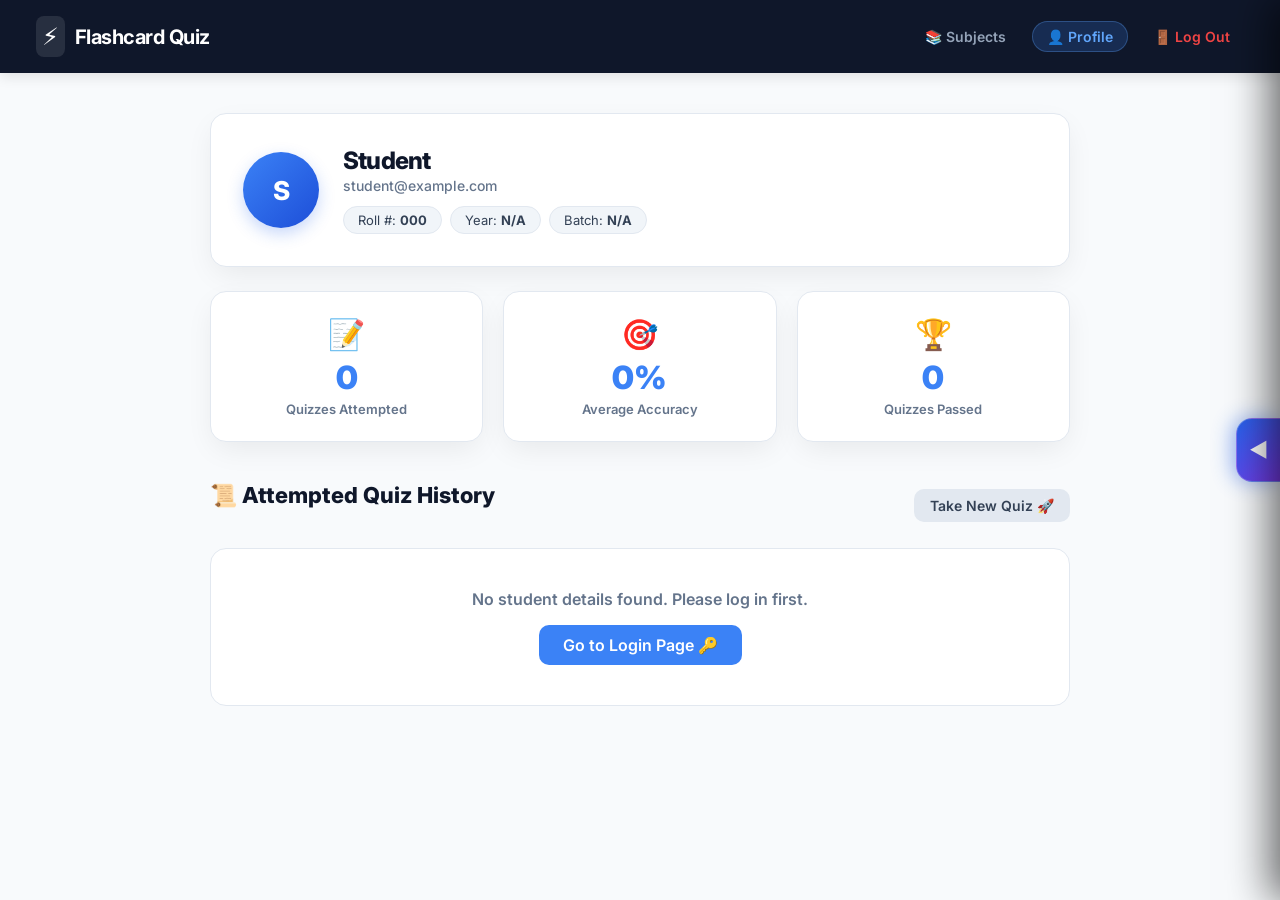
==== templates/profile.html @ 8e52f263 "Initial commit: Interactive Flashcard Quiz & ADK 2.0 AI-Tutor Platform" ====
<!DOCTYPE html>
<html lang="en">
<head>
    <meta charset="UTF-8">
    <meta name="viewport" content="width=device-width, initial-scale=1.0">
    <title>Student Profile & Quiz History - Flashcard Quiz</title>
    <link href="https://fonts.googleapis.com/css2?family=Inter:wght@400;500;600;700;800&display=swap" rel="stylesheet">
    <link rel="stylesheet" href="/static/css/style.css">
</head>
<body>

    <!-- Navbar -->
    <nav class="navbar">
        <div class="nav-brand" style="cursor: pointer;" onclick="window.location.href='subjects.html'">
            <span class="logo-icon">⚡</span>
            <h2>Flashcard Quiz</h2>
        </div>
        <div class="nav-links">
            <a href="subjects.html" class="nav-link">📚 Subjects</a>
            <a href="profile.html" class="nav-link profile-nav-btn">👤 Profile</a>
            <a href="#" onclick="logoutUser(); return false;" class="nav-link logout-btn" style="color: #ef4444;">🚪 Log Out</a>
        </div>
    </nav>

    <main class="container">

        <!-- Profile Header Card -->
        <div class="profile-header-card">
            <div class="avatar-circle" id="avatarInitials">ST</div>
            <div class="profile-info">
                <h1 id="profStudentName">Student Name</h1>
                <p id="profEmail" class="profile-email">student@example.com</p>
                <div class="profile-meta-tags">
                    <span class="meta-tag">Roll #: <strong id="profRoll">000</strong></span>
                    <span class="meta-tag">Year: <strong id="profYear">N/A</strong></span>
                    <span class="meta-tag">Batch: <strong id="profBatch">N/A</strong></span>
                </div>
            </div>
        </div>

        <!-- Metrics Dashboard Grid -->
        <div class="stats-grid">
            <div class="stat-card">
                <div class="stat-icon">📝</div>
                <div class="stat-value" id="statTotalTests">0</div>
                <div class="stat-label">Quizzes Attempted</div>
            </div>
            <div class="stat-card">
                <div class="stat-icon">🎯</div>
                <div class="stat-value" id="statAvgScore">0%</div>
                <div class="stat-label">Average Accuracy</div>
            </div>
            <div class="stat-card">
                <div class="stat-icon">🏆</div>
                <div class="stat-value" id="statPassCount">0</div>
                <div class="stat-label">Quizzes Passed</div>
            </div>
        </div>

        <!-- History Card List Section -->
        <div class="review-section" style="width: 100%; margin-top: 16px;">
            <div style="display: flex; justify-content: space-between; align-items: center; margin-bottom: 20px; flex-wrap: wrap; gap: 10px;">
                <h2>📜 Attempted Quiz History</h2>
                <button onclick="window.location.href='subjects.html'" class="secondary-btn" style="width: auto; padding: 8px 16px; font-size: 14px;">Take New Quiz 🚀</button>
            </div>
            
            <div id="profileHistoryContainer" class="review-list">
                <div class="loading-state">
                    <div class="spinner"></div>
                    <p>Loading history from database...</p>
                </div>
            </div>
        </div>

    </main>

    <script src="/static/js/profile.js"></script>
    <script src="/static/js/ai-tutor-widget.js"></script>

</body>
</html>
---- static/css/style.css ----
:root {
    --primary: #3b82f6;
    --primary-hover: #2563eb;
    --primary-dark: #1d4ed8;
    --bg: #f8fafc;
    --card-bg: #ffffff;
    --text-main: #0f172a;
    --text-muted: #64748b;
    --border: #e2e8f0;
    --nav-bg: #0f172a;
    --success: #10b981;
    --success-bg: #d1fae5;
    --danger: #ef4444;
    --danger-bg: #fee2e2;
    --radius: 12px;
    --shadow: 0 10px 30px -5px rgba(0, 0, 0, 0.08);
    --shadow-hover: 0 20px 35px -5px rgba(37, 99, 235, 0.18);
    --font: 'Inter', system-ui, -apple-system, sans-serif;
}

* {
    margin: 0;
    padding: 0;
    box-sizing: border-box;
    font-family: var(--font);
}

body {
    background-color: var(--bg);
    color: var(--text-main);
    min-height: 100vh;
    display: flex;
    flex-direction: column;
}

/* Navbar */
.navbar {
    background: var(--nav-bg);
    color: white;
    padding: 16px 36px;
    display: flex;
    justify-content: space-between;
    align-items: center;
    box-shadow: 0 4px 12px rgba(0,0,0,0.1);
}

.nav-brand {
    display: flex;
    align-items: center;
    gap: 10px;
}

.logo-icon {
    font-size: 24px;
    background: rgba(255,255,255,0.1);
    padding: 6px;
    border-radius: 8px;
}

.navbar h2 {
    font-size: 20px;
    font-weight: 700;
    letter-spacing: -0.5px;
}

.user-badge, .badge {
    background: rgba(59, 130, 246, 0.2);
    color: #60a5fa;
    border: 1px solid rgba(96, 165, 250, 0.3);
    padding: 6px 14px;
    border-radius: 20px;
    font-size: 13px;
    font-weight: 600;
}

/* Container & Header */
.container, .subject-container, .quiz-container, .result-container {
    width: 100%;
    max-width: 900px;
    margin: 40px auto;
    padding: 0 20px;
}

.container {
    display: flex;
    flex-direction: column;
    align-items: center;
}

h1 {
    font-size: 32px;
    font-weight: 800;
    color: var(--text-main);
    letter-spacing: -0.8px;
    text-align: center;
}

.subtitle {
    margin-top: 8px;
    color: var(--text-muted);
    margin-bottom: 32px;
    text-align: center;
    font-size: 16px;
}

.student-card {
    width: 100%;
    max-width: 480px;
    background: var(--card-bg);
    padding: 36px;
    border-radius: 16px;
    border: 1px solid var(--border);
    box-shadow: var(--shadow);
    transition: opacity 0.4s cubic-bezier(0.4, 0, 0.2, 1), transform 0.4s cubic-bezier(0.4, 0, 0.2, 1);
}

.student-card.login-exit,
.container.login-exit {
    opacity: 0 !important;
    transform: translateY(-20px) scale(0.96) !important;
    pointer-events: none !important;
}

.auth-tabs {
    display: flex;
    background: #f1f5f9;
    padding: 4px;
    border-radius: 12px;
    margin-bottom: 24px;
    border: 1px solid var(--border);
}

.auth-tab {
    flex: 1;
    padding: 10px 16px;
    border: none;
    background: transparent;
    font-size: 14px;
    font-weight: 600;
    color: var(--text-muted);
    border-radius: 8px;
    cursor: pointer;
    transition: all 0.2s ease;
}

.auth-tab:hover {
    color: var(--text-main);
}

.auth-tab.active {
    background: #ffffff;
    color: var(--primary);
    box-shadow: 0 2px 4px rgba(0, 0, 0, 0.05);
    font-weight: 700;
}

.card-header {
    margin-bottom: 24px;
    text-align: center;
}

.card-header h2 {
    font-size: 22px;
    font-weight: 700;
    color: var(--text-main);
}

.card-header p {
    font-size: 14px;
    color: var(--text-muted);
    margin-top: 4px;
}

.form-group {
    margin-bottom: 18px;
    display: flex;
    flex-direction: column;
    gap: 6px;
}

.form-group label {
    font-size: 13px;
    font-weight: 600;
    color: var(--text-main);
    text-transform: uppercase;
    letter-spacing: 0.5px;
}

.student-card input,
.student-card select {
    width: 100%;
    padding: 13px 16px;
    border: 1px solid var(--border);
    border-radius: 10px;
    font-size: 15px;
    outline: none;
    transition: all 0.2s ease;
    background: #f8fafc;
}

.student-card input:focus,
.student-card select:focus {
    border-color: var(--primary);
    background: #ffffff;
    box-shadow: 0 0 0 4px rgba(59, 130, 246, 0.15);
}

.row {
    display: flex;
    gap: 16px;
}

.row .form-group {
    flex: 1;
}

button {
    width: 100%;
    padding: 14px 20px;
    background: var(--primary);
    color: white;
    border: none;
    border-radius: 10px;
    font-size: 16px;
    font-weight: 600;
    cursor: pointer;
    transition: all 0.2s ease;
    display: inline-flex;
    align-items: center;
    justify-content: center;
    gap: 8px;
}

button:hover {
    background: var(--primary-hover);
    transform: translateY(-1px);
}

button:disabled {
    opacity: 0.6;
    cursor: not-allowed;
}

/* Feedback message */
.feedback-msg {
    margin-top: 16px;
    padding: 10px;
    border-radius: 8px;
    font-size: 14px;
    font-weight: 500;
    text-align: center;
}

.feedback-msg.error {
    background: var(--danger-bg);
    color: var(--danger);
}

.feedback-msg.success {
    background: var(--success-bg);
    color: var(--success);
}

/* Subject Grid */
.subject-grid {
    display: grid;
    grid-template-columns: repeat(auto-fit, minmax(320px, 1fr));
    gap: 24px;
    margin-top: 20px;
}

.subject-card {
    background: var(--card-bg);
    padding: 32px;
    border-radius: 16px;
    border: 1px solid var(--border);
    box-shadow: var(--shadow);
    cursor: pointer;
    transition: all 0.3s cubic-bezier(0.4, 0, 0.2, 1);
    position: relative;
    display: flex;
    flex-direction: column;
}

.subject-card:hover {
    transform: translateY(-6px);
    box-shadow: var(--shadow-hover);
    border-color: var(--primary);
}

.card-icon {
    font-size: 36px;
    margin-bottom: 16px;
}

.card-badge {
    align-self: flex-start;
    background: #e0f2fe;
    color: #0369a1;
    font-size: 12px;
    font-weight: 700;
    padding: 4px 10px;
    border-radius: 12px;
    text-transform: uppercase;
    margin-bottom: 12px;
}

.subject-card h2 {
    font-size: 24px;
    font-weight: 800;
    color: var(--text-main);
    margin-bottom: 8px;
}

.subject-card p {
    font-size: 14px;
    color: var(--text-muted);
    line-height: 1.5;
    margin-bottom: 24px;
    flex-grow: 1;
}

.card-footer {
    display: flex;
    justify-content: space-between;
    align-items: center;
    border-top: 1px solid var(--border);
    padding-top: 16px;
}

.q-count {
    font-size: 13px;
    font-weight: 600;
    color: var(--text-muted);
}

.select-btn {
    width: auto;
    padding: 8px 16px;
    font-size: 14px;
}

/* Quiz Interface */
.quiz-header {
    background: var(--card-bg);
    padding: 20px 24px;
    border-radius: 14px;
    border: 1px solid var(--border);
    box-shadow: var(--shadow);
    margin-bottom: 24px;
}

.progress-info {
    display: flex;
    justify-content: space-between;
    align-items: center;
    font-weight: 700;
    margin-bottom: 10px;
}

.subject-tag {
    background: #e2e8f0;
    color: #334155;
    padding: 4px 10px;
    border-radius: 6px;
    font-size: 12px;
}

.progress-bar-bg {
    width: 100%;
    height: 8px;
    background: #e2e8f0;
    border-radius: 4px;
    overflow: hidden;
}

.progress-bar-fill {
    height: 100%;
    background: var(--primary);
    transition: width 0.3s ease;
}

.quiz-card {
    background: var(--card-bg);
    padding: 36px;
    border-radius: 16px;
    border: 1px solid var(--border);
    box-shadow: var(--shadow);
    min-height: 300px;
    margin-bottom: 24px;
}

.question-text {
    font-size: 20px;
    font-weight: 700;
    color: var(--text-main);
    line-height: 1.4;
    margin-bottom: 28px;
}

.options-grid {
    display: flex;
    flex-direction: column;
    gap: 14px;
}

.option-btn {
    width: 100%;
    padding: 16px 20px;
    background: #f8fafc;
    color: var(--text-main);
    border: 2px solid var(--border);
    border-radius: 12px;
    font-size: 16px;
    font-weight: 500;
    text-align: left;
    cursor: pointer;
    transition: all 0.2s ease;
    display: flex;
    align-items: center;
    gap: 14px;
}

.option-btn:hover {
    border-color: var(--primary);
    background: #eff6ff;
    transform: none;
}

.option-btn.selected {
    border-color: var(--primary);
    background: #dbeafe;
    font-weight: 700;
    box-shadow: 0 0 0 2px var(--primary);
}

.option-prefix {
    width: 32px;
    height: 32px;
    background: #e2e8f0;
    color: #334155;
    border-radius: 50%;
    display: flex;
    align-items: center;
    justify-content: center;
    font-weight: 700;
    font-size: 14px;
    flex-shrink: 0;
}

.option-btn.selected .option-prefix {
    background: var(--primary);
    color: white;
}

.quiz-actions {
    display: flex;
    justify-content: space-between;
    gap: 16px;
}

.secondary-btn {
    background: #e2e8f0;
    color: #334155;
}

.secondary-btn:hover {
    background: #cbd5e1;
}

.submit-btn {
    background: var(--success);
}

.submit-btn:hover {
    background: #059669;
}

/* Spinner */
.loading-state {
    display: flex;
    flex-direction: column;
    align-items: center;
    justify-content: center;
    padding: 40px;
    gap: 16px;
}

.spinner {
    width: 40px;
    height: 40px;
    border: 4px solid #e2e8f0;
    border-top: 4px solid var(--primary);
    border-radius: 50%;
    animation: spin 1s linear infinite;
}

@keyframes spin {
    0% { transform: rotate(0deg); }
    100% { transform: rotate(360deg); }
}

/* Results */
.result-card {
    background: var(--card-bg);
    padding: 40px;
    border-radius: 20px;
    border: 1px solid var(--border);
    box-shadow: var(--shadow);
    text-align: center;
    margin-bottom: 36px;
}

.result-badge {
    display: inline-block;
    padding: 6px 16px;
    border-radius: 20px;
    font-size: 14px;
    font-weight: 700;
    margin-bottom: 16px;
}

.badge-excellent { background: #d1fae5; color: #065f46; }
.badge-good { background: #dbeafe; color: #1e40af; }
.badge-needs-work { background: #fef3c7; color: #92400e; }

.score-display {
    margin: 24px 0;
    display: flex;
    flex-direction: column;
    align-items: center;
}

.score-circle {
    font-size: 56px;
    font-weight: 900;
    color: var(--primary);
    display: flex;
    align-items: baseline;
    gap: 4px;
}

.score-divider, .total-num {
    font-size: 32px;
    color: var(--text-muted);
}

.percentage-text {
    font-size: 18px;
    font-weight: 700;
    color: var(--text-muted);
    margin-top: 4px;
}

.db-status-badge {
    display: inline-flex;
    align-items: center;
    gap: 6px;
    font-size: 13px;
    color: #059669;
    background: #ecfdf5;
    padding: 6px 14px;
    border-radius: 20px;
    margin-bottom: 28px;
    font-weight: 600;
}

.action-buttons {
    display: flex;
    justify-content: center;
    gap: 16px;

}

.action-buttons button {
    width: auto;
    min-width: 180px;
}

/* Answer Review */
.review-section h2 {
    font-size: 22px;
    font-weight: 800;
    margin-bottom: 20px;
}

.review-list {
    display: flex;
    flex-direction: column;
    gap: 16px;
}

.review-card {
    background: var(--card-bg);
    padding: 24px;
    border-radius: 14px;
    border: 1px solid var(--border);
    box-shadow: 0 4px 12px rgba(0,0,0,0.04);
}

.review-card.correct-card {
    border-left: 6px solid var(--success);
}

.review-card.wrong-card {
    border-left: 6px solid var(--danger);
}

.review-header {
    display: flex;
    justify-content: space-between;
    align-items: center;
    margin-bottom: 10px;
}

.review-header h3 {
    font-size: 16px;
    font-weight: 700;
}

.status-tag {
    font-size: 12px;
    font-weight: 700;
    padding: 4px 10px;
    border-radius: 6px;
}

.tag-correct { background: var(--success-bg); color: #065f46; }
.tag-wrong { background: var(--danger-bg); color: #991b1b; }

.review-question {
    font-size: 16px;
    font-weight: 600;
    color: var(--text-main);
    margin-bottom: 16px;
}

.review-options {
    display: flex;
    flex-direction: column;
    gap: 8px;
}

.review-opt {
    padding: 10px 14px;
    border-radius: 8px;
    background: #f8fafc;
    border: 1px solid var(--border);
    font-size: 14px;
    display: flex;
    align-items: center;
    gap: 10px;
}

.opt-label {
    font-weight: 700;
    width: 24px;
}

.correct-opt {
    background: var(--success-bg);
    border-color: #a7f3d0;
    font-weight: 600;
}

.user-wrong-opt {
    background: var(--danger-bg);
    border-color: #fecaca;
    font-weight: 600;
}

.badge-correct, .badge-wrong {
    margin-left: auto;
    font-size: 11px;
    font-weight: 700;
    padding: 2px 8px;
    border-radius: 4px;
}

.badge-correct { background: #059669; color: white; }
.badge-wrong { background: #dc2626; color: white; }

/* Navigation Links */
.nav-links {
    display: flex;
    align-items: center;
    gap: 12px;
}

.nav-link {
    color: #94a3b8;
    text-decoration: none;
    font-size: 14px;
    font-weight: 600;
    padding: 6px 14px;
    border-radius: 20px;
    transition: all 0.2s ease;
}

.nav-link:hover {
    color: white;
    background: rgba(255, 255, 255, 0.1);
}

.profile-nav-btn {
    background: rgba(59, 130, 246, 0.2);
    color: #60a5fa;
    border: 1px solid rgba(96, 165, 250, 0.3);
}

.profile-nav-btn:hover {
    background: rgba(59, 130, 246, 0.35);
    color: white;
}

/* Profile Page Layout */
.profile-header-card {
    width: 100%;
    background: var(--card-bg);
    padding: 32px;
    border-radius: 16px;
    border: 1px solid var(--border);
    box-shadow: var(--shadow);
    display: flex;
    align-items: center;
    gap: 24px;
    margin-bottom: 24px;
}

.avatar-circle {
    width: 76px;
    height: 76px;
    border-radius: 50%;
    background: linear-gradient(135deg, #3b82f6, #1d4ed8);
    color: white;
    font-size: 26px;
    font-weight: 800;
    display: flex;
    align-items: center;
    justify-content: center;
    flex-shrink: 0;
    box-shadow: 0 6px 16px rgba(37, 99, 235, 0.25);
}

.profile-info {
    flex-grow: 1;
}

.profile-info h1 {
    text-align: left;
    font-size: 24px;
    margin-bottom: 2px;
}

.profile-email {
    color: var(--text-muted);
    font-size: 14px;
    margin-bottom: 12px;
    font-weight: 500;
    text-align: left;
}

.profile-meta-tags {
    display: flex;
    flex-wrap: wrap;
    gap: 8px;
}

.meta-tag {
    background: #f1f5f9;
    color: #334155;
    padding: 5px 14px;
    border-radius: 20px;
    font-size: 13px;
    border: 1px solid #e2e8f0;
}

.stats-grid {
    width: 100%;
    display: grid;
    grid-template-columns: repeat(auto-fit, minmax(220px, 1fr));
    gap: 20px;
    margin-bottom: 24px;
}

.stat-card {
    background: var(--card-bg);
    padding: 24px;
    border-radius: 16px;
    border: 1px solid var(--border);
    box-shadow: var(--shadow);
    display: flex;
    flex-direction: column;
    align-items: center;
    text-align: center;
}

.stat-icon {
    font-size: 30px;
    margin-bottom: 6px;
}

.stat-value {
    font-size: 32px;
    font-weight: 900;
    color: var(--primary);
    margin-bottom: 4px;
}

.stat-label {
    font-size: 13px;
    font-weight: 600;
    color: var(--text-muted);
}

/* Subject Header Row & Create Button */
.subject-header-row {
    display: flex;
    justify-content: space-between;
    align-items: flex-start;
    flex-wrap: wrap;
    gap: 16px;
    margin-bottom: 20px;
}

.create-quiz-trigger-btn {
    width: auto;
    background: linear-gradient(135deg, #2563eb, #1d4ed8);
    color: white;
    font-weight: 700;
    padding: 12px 24px;
    border-radius: 12px;
    box-shadow: 0 4px 14px rgba(37, 99, 235, 0.3);
    transition: all 0.25s ease;
}

.create-quiz-trigger-btn:hover {
    transform: translateY(-2px);
    box-shadow: 0 8px 20px rgba(37, 99, 235, 0.4);
}

.create-quiz-card-item {
    border: 2px dashed #93c5fd !important;
    background: #f0f9ff !important;
    display: flex;
    flex-direction: column;
    align-items: center;
    justify-content: center;
    text-align: center;
    min-height: 220px;
}

.create-quiz-card-item:hover {
    border-color: #3b82f6 !important;
    background: #e0f2fe !important;
}

/* Creator Modal Backdrop */
.creator-modal-backdrop {
    position: fixed;
    top: 0;
    left: 0;
    width: 100vw;
    height: 100vh;
    background: rgba(15, 23, 42, 0.6);
    backdrop-filter: blur(4px);
    display: flex;
    align-items: center;
    justify-content: center;
    z-index: 9999;
    padding: 20px;
    overflow-y: auto;
}

.creator-card {
    background: #ffffff;
    width: 100%;
    max-width: 680px;
    max-height: 90vh;
    overflow-y: auto;
    padding: 32px;
    border-radius: 20px;
    box-shadow: 0 25px 50px -12px rgba(0, 0, 0, 0.25);
    border: 1px solid var(--border);
    animation: modalSlideUp 0.3s cubic-bezier(0.16, 1, 0.3, 1);
}

@keyframes modalSlideUp {
    from {
        opacity: 0;
        transform: translateY(30px) scale(0.97);
    }
    to {
        opacity: 1;
        transform: translateY(0) scale(1);
    }
}

.creator-header {
    display: flex;
    justify-content: space-between;
    align-items: flex-start;
    margin-bottom: 20px;
    border-bottom: 1px solid var(--border);
    padding-bottom: 16px;
}

.creator-header h2 {
    font-size: 22px;
    font-weight: 800;
    color: var(--text-main);
}

.creator-header p {
    font-size: 13px;
    color: var(--text-muted);
    margin-top: 4px;
}

.close-modal-btn {
    width: 36px;
    height: 36px;
    padding: 0;
    border-radius: 50%;
    background: #f1f5f9;
    color: #64748b;
    font-size: 16px;
    font-weight: 700;
    display: flex;
    align-items: center;
    justify-content: center;
    border: none;
    cursor: pointer;
    transition: all 0.2s ease;
}

.close-modal-btn:hover {
    background: #e2e8f0;
    color: var(--text-main);
    transform: rotate(90deg);
}

.creator-section {
    background: #f8fafc;
    border: 1px solid var(--border);
    border-radius: 14px;
    padding: 20px;
    margin-bottom: 20px;
}

.section-title {
    font-size: 15px;
    font-weight: 700;
    color: var(--text-main);
    margin-bottom: 14px;
}

.section-header-flex {
    display: flex;
    justify-content: space-between;
    align-items: center;
    margin-bottom: 12px;
}

.limit-badge {
    background: #dbeafe;
    color: #1e40af;
    font-size: 12px;
    font-weight: 700;
    padding: 4px 10px;
    border-radius: 12px;
}

.q-tabs-row {
    display: flex;
    gap: 8px;
    margin-bottom: 16px;
}

.q-tab {
    flex: 1;
    padding: 8px 12px;
    background: #ffffff;
    border: 1px solid var(--border);
    color: var(--text-muted);
    border-radius: 8px;
    font-weight: 700;
    font-size: 13px;
    cursor: pointer;
    transition: all 0.2s ease;
    text-align: center;
}

.q-tab:hover {
    border-color: var(--primary);
    color: var(--primary);
}

.q-tab.active {
    background: var(--primary);
    color: white;
    border-color: var(--primary);
}

.q-tab.filled {
    border-color: #10b981;
}

.q-tab.filled:not(.active) {
    background: #ecfdf5;
    color: #047857;
}

.question-builder-box {
    background: #ffffff;
    padding: 18px;
    border-radius: 12px;
    border: 1px solid var(--border);
}

.question-builder-box textarea {
    width: 100%;
    padding: 10px 14px;
    border: 1px solid var(--border);
    border-radius: 8px;
    font-size: 14px;
    outline: none;
    font-family: inherit;
    resize: vertical;
}

.question-builder-box textarea:focus {
    border-color: var(--primary);
    box-shadow: 0 0 0 3px rgba(59, 130, 246, 0.15);
}

.options-inputs-grid {
    display: grid;
    grid-template-columns: repeat(auto-fit, minmax(220px, 1fr));
    gap: 12px;
    margin-top: 12px;
}

.creator-actions {
    display: flex;
    align-items: center;
    gap: 12px;
    margin-top: 24px;
}

/* ==========================================================================
   AI Tutor Right-Edge Arrow Tab Handle & Sidebar Drawer
   ========================================================================== */

/* Right-Edge Arrow Side Tab Handle */
.ai-tutor-side-tab {
    position: fixed !important;
    top: 50% !important;
    right: 0 !important;
    left: auto !important;
    transform: translateY(-50%) !important;
    z-index: 1040 !important;
    width: 44px !important;
    height: 64px !important;
    padding: 0 !important;
    margin: 0 !important;
    display: flex !important;
    align-items: center !important;
    justify-content: center !important;
    background: linear-gradient(135deg, #2563eb, #7c3aed) !important;
    color: #ffffff !important;
    border-radius: 16px 0 0 16px !important;
    border: 1px solid rgba(255, 255, 255, 0.25) !important;
    border-right: none !important;
    cursor: pointer !important;
    box-shadow: -4px 0 20px rgba(37, 99, 235, 0.45) !important;
    transition: all 0.25s cubic-bezier(0.34, 1.56, 0.64, 1) !important;
}

.ai-tutor-side-tab:hover {
    transform: translateY(-50%) translateX(-4px) !important;
    box-shadow: -6px 0 26px rgba(124, 58, 237, 0.6) !important;
}

.ai-tutor-side-tab .tab-arrow {
    font-size: 20px !important;
    font-weight: 900 !important;
    color: #ffffff !important;
    line-height: 1 !important;
    transition: transform 0.3s ease !important;
}

.ai-tutor-side-tab.open .tab-arrow {
    transform: rotate(180deg) !important;
}

/* Sidebar Drawer Overlay (Right Side) */
.ai-tutor-sidebar {
    position: fixed !important;
    top: 0 !important;
    right: 0 !important;
    left: auto !important;
    width: 420px !important;
    max-width: 90vw !important;
    height: 100vh !important;
    background: rgba(15, 23, 42, 0.97) !important;
    backdrop-filter: blur(20px) !important;
    -webkit-backdrop-filter: blur(20px) !important;
    border-left: 1px solid rgba(255, 255, 255, 0.12) !important;
    box-shadow: -10px 0 40px rgba(0, 0, 0, 0.6) !important;
    z-index: 1050 !important;
    display: flex !important;
    flex-direction: column !important;
    transform: translateX(100%) !important;
    transition: transform 0.35s cubic-bezier(0.16, 1, 0.3, 1) !important;
    color: #f8fafc !important;
    font-family: inherit !important;
}

.ai-tutor-sidebar.open {
    transform: translateX(0) !important;
}


/* Sidebar Backdrop overlay for clicking outside */
.ai-tutor-backdrop {
    position: fixed;
    inset: 0;
    background: rgba(15, 23, 42, 0.45);
    backdrop-filter: blur(4px);
    z-index: 1045;
    opacity: 0;
    pointer-events: none;
    transition: opacity 0.3s ease;
}

.ai-tutor-backdrop.open {
    opacity: 1;
    pointer-events: auto;
}


/* Sidebar Header */
.tutor-header {
    display: flex;
    align-items: center;
    justify-content: space-between;
    padding: 16px 20px;
    background: rgba(30, 41, 59, 0.8);
    border-bottom: 1px solid rgba(255, 255, 255, 0.1);
}

.tutor-info-group {
    display: flex;
    align-items: center;
    gap: 12px;
}

.tutor-avatar {
    width: 42px;
    height: 42px;
    border-radius: 12px;
    background: linear-gradient(135deg, #3b82f6, #8b5cf6);
    display: flex;
    align-items: center;
    justify-content: center;
    font-size: 22px;
    box-shadow: 0 4px 12px rgba(59, 130, 246, 0.3);
}

.tutor-title {
    font-weight: 700;
    font-size: 16px;
    color: #ffffff;
    margin: 0;
    display: flex;
    align-items: center;
    gap: 8px;
}

.tutor-status-badge {
    font-size: 11px;
    font-weight: 600;
    color: #34d399;
    display: flex;
    align-items: center;
    gap: 4px;
}

.tutor-status-badge::before {
    content: '';
    width: 6px;
    height: 6px;
    background-color: #34d399;
    border-radius: 50%;
    display: inline-block;
    box-shadow: 0 0 8px #34d399;
}

.tutor-close-btn {
    background: transparent;
    border: none;
    color: #94a3b8;
    font-size: 24px;
    cursor: pointer;
    width: 32px;
    height: 32px;
    border-radius: 8px;
    display: flex;
    align-items: center;
    justify-content: center;
    transition: all 0.2s ease;
}

.tutor-close-btn:hover {
    background: rgba(255, 255, 255, 0.1);
    color: #ffffff;
}

/* Current Context Banner */
.tutor-context-banner {
    padding: 8px 16px;
    background: rgba(59, 130, 246, 0.15);
    border-bottom: 1px solid rgba(59, 130, 246, 0.2);
    font-size: 12px;
    color: #93c5fd;
    display: flex;
    align-items: center;
    gap: 6px;
    white-space: nowrap;
    overflow: hidden;
    text-overflow: ellipsis;
}

/* Chat Messages Container */
.tutor-messages-body {
    flex: 1;
    padding: 16px 20px;
    overflow-y: auto;
    display: flex;
    flex-direction: column;
    gap: 14px;
    scroll-behavior: smooth;
}

.tutor-messages-body::-webkit-scrollbar {
    width: 6px;
}

.tutor-messages-body::-webkit-scrollbar-thumb {
    background: rgba(255, 255, 255, 0.15);
    border-radius: 3px;
}

/* Message Item */
.chat-msg {
    display: flex;
    flex-direction: column;
    max-width: 85%;
    animation: msgFadeIn 0.3s ease;
}

@keyframes msgFadeIn {
    from { opacity: 0; transform: translateY(8px); }
    to { opacity: 1; transform: translateY(0); }
}

.chat-msg.user {
    align-self: flex-end;
}

.chat-msg.user .msg-bubble {
    background: linear-gradient(135deg, #2563eb, #1d4ed8);
    color: #ffffff;
    border-radius: 16px 16px 2px 16px;
    box-shadow: 0 4px 12px rgba(37, 99, 235, 0.25);
}

.chat-msg.assistant {
    align-self: flex-start;
}

.chat-msg.assistant .msg-bubble {
    background: rgba(30, 41, 59, 0.9);
    color: #e2e8f0;
    border: 1px solid rgba(255, 255, 255, 0.08);
    border-radius: 16px 16px 16px 2px;
    box-shadow: 0 4px 12px rgba(0, 0, 0, 0.2);
}

.msg-bubble {
    padding: 12px 16px;
    font-size: 14px;
    line-height: 1.5;
    word-break: break-word;
}

.msg-time {
    font-size: 10px;
    color: #64748b;
    margin-top: 4px;
    align-self: flex-end;
}

.chat-msg.assistant .msg-time {
    align-self: flex-start;
}

/* Suggestion Chips */
.tutor-chips-group {
    display: flex;
    align-items: center;
    gap: 8px;
    padding: 10px 20px;
    overflow-x: auto;
    background: rgba(15, 23, 42, 0.8);
    border-top: 1px solid rgba(255, 255, 255, 0.06);
}

.tutor-chips-group::-webkit-scrollbar {
    display: none;
}

.tutor-chip-btn {
    background: rgba(30, 41, 59, 0.7);
    border: 1px solid rgba(255, 255, 255, 0.12);
    color: #94a3b8;
    font-size: 12px;
    font-weight: 500;
    padding: 6px 12px;
    border-radius: 20px;
    white-space: nowrap;
    cursor: pointer;
    transition: all 0.2s ease;
}

.tutor-chip-btn:hover {
    background: rgba(59, 130, 246, 0.2);
    border-color: #3b82f6;
    color: #60a5fa;
}

/* Typing Indicator */
.tutor-typing {
    display: flex;
    align-items: center;
    gap: 4px;
    padding: 10px 16px;
    background: rgba(30, 41, 59, 0.9);
    border-radius: 16px;
    width: fit-content;
    align-self: flex-start;
}

.typing-dot {
    width: 6px;
    height: 6px;
    background: #60a5fa;
    border-radius: 50%;
    animation: typingBlink 1.4s infinite ease-in-out both;
}

.typing-dot:nth-child(1) { animation-delay: 0s; }
.typing-dot:nth-child(2) { animation-delay: 0.2s; }
.typing-dot:nth-child(3) { animation-delay: 0.4s; }

@keyframes typingBlink {
    0%, 80%, 100% { transform: scale(0.6); opacity: 0.4; }
    40% { transform: scale(1.1); opacity: 1; }
}

/* Sidebar Footer / Input Form */
.tutor-footer {
    padding: 16px 20px;
    background: rgba(30, 41, 59, 0.95);
    border-top: 1px solid rgba(255, 255, 255, 0.1);
}

.tutor-input-box {
    display: flex;
    align-items: center;
    gap: 10px;
    background: rgba(15, 23, 42, 0.8);
    border: 1px solid rgba(255, 255, 255, 0.12);
    border-radius: 12px;
    padding: 6px 6px 6px 14px;
    transition: border-color 0.2s ease;
}

.tutor-input-box:focus-within {
    border-color: #3b82f6;
    box-shadow: 0 0 0 3px rgba(59, 130, 246, 0.2);
}

.tutor-input-box input {
    flex: 1;
    background: transparent;
    border: none;
    color: #ffffff;
    font-size: 14px;
    outline: none;
    font-family: inherit;
}

.tutor-input-box input::placeholder {
    color: #64748b;
}

.tutor-send-btn {
    width: 36px;
    height: 36px;
    border-radius: 8px;
    background: linear-gradient(135deg, #2563eb, #1d4ed8);
    color: #ffffff;
    border: none;
    display: flex;
    align-items: center;
    justify-content: center;
    font-size: 16px;
    cursor: pointer;
    transition: all 0.2s ease;
}

.tutor-send-btn:hover {
    transform: scale(1.05);
    background: linear-gradient(135deg, #3b82f6, #2563eb);
}

.tutor-send-btn:disabled {
    opacity: 0.5;
    cursor: not-allowed;
}
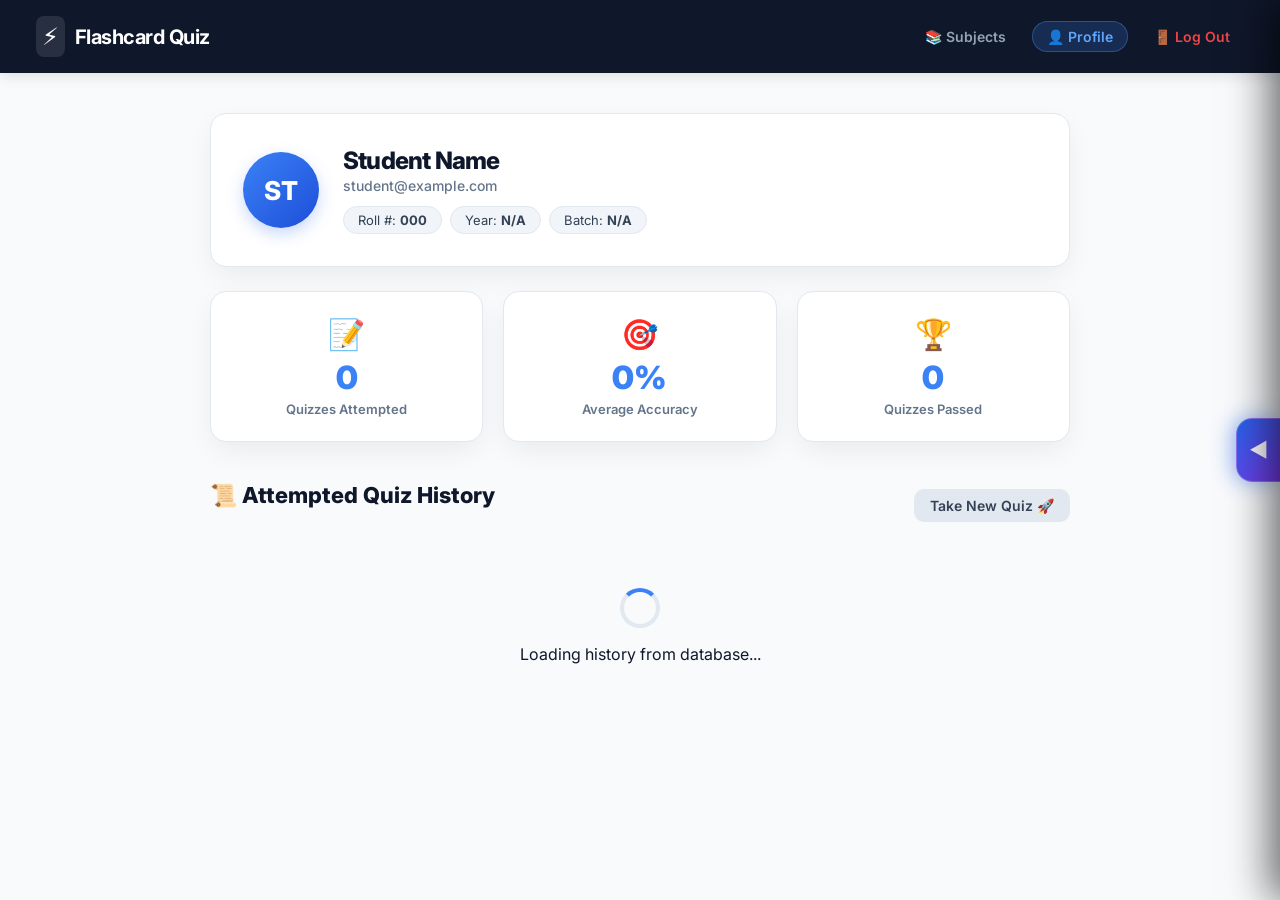
==== commit e1b51ab3: "Fix: Add script cache busters ?v=3.0 across all templates to force fresh JS loading on Netlify" ====
--- a/templates/profile.html
+++ b/templates/profile.html
@@ -74,8 +74,9 @@
 
     </main>
 
-    <script src="/static/js/profile.js"></script>
-    <script src="/static/js/ai-tutor-widget.js"></script>
+    <script src="/static/js/profile.js?v=3.0"></script>
+    <script src="/static/js/ai-tutor-widget.js?v=3.0"></script>
+
 
 </body>
 </html>
